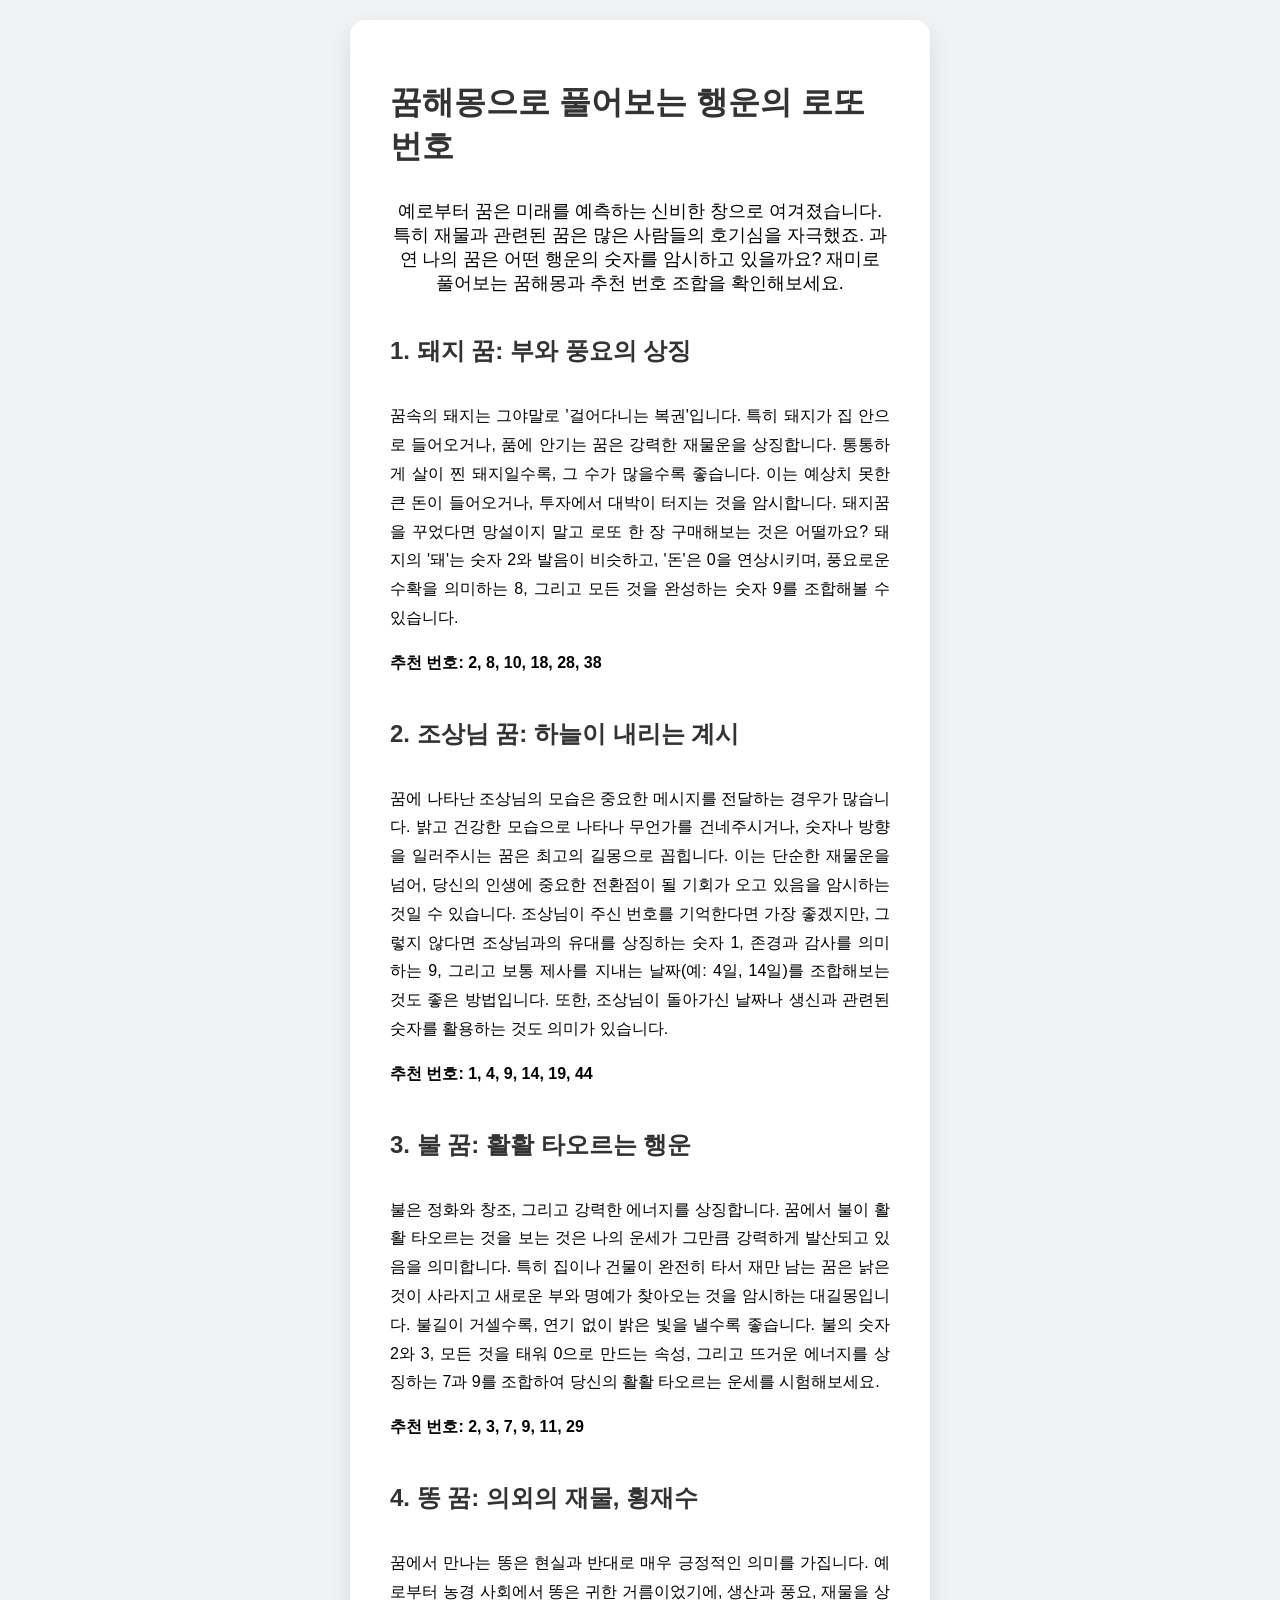
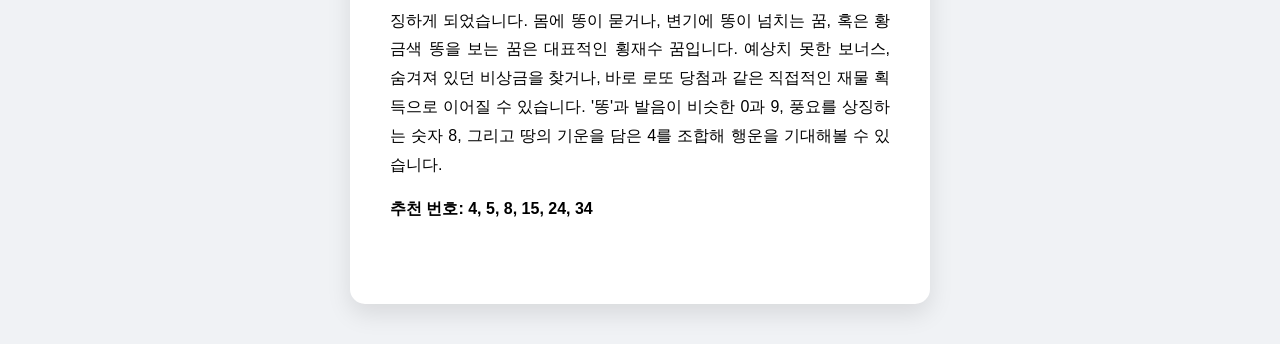
==== dream-content.html @ d9ab36cb "feat: 꿈해몽 콘텐츠 페이지 추가 (SEO 및 텍스트 확보)" ====
<!DOCTYPE html>
<html lang="ko">
<head>
    <meta charset="UTF-8">
    <meta name="viewport" content="width=device-width, initial-scale=1.0">
    <title>꿈해몽으로 풀어보는 행운의 로또 번호</title>
    <link rel="stylesheet" href="style.css">
</head>
<body>
    <div class="container info-section">
        <h1>꿈해몽으로 풀어보는 행운의 로또 번호</h1>
        <p class="intro-text">예로부터 꿈은 미래를 예측하는 신비한 창으로 여겨졌습니다. 특히 재물과 관련된 꿈은 많은 사람들의 호기심을 자극했죠. 과연 나의 꿈은 어떤 행운의 숫자를 암시하고 있을까요? 재미로 풀어보는 꿈해몽과 추천 번호 조합을 확인해보세요.</p>

        <div class="dream-entry">
            <h2>1. 돼지 꿈: 부와 풍요의 상징</h2>
            <p>꿈속의 돼지는 그야말로 '걸어다니는 복권'입니다. 특히 돼지가 집 안으로 들어오거나, 품에 안기는 꿈은 강력한 재물운을 상징합니다. 통통하게 살이 찐 돼지일수록, 그 수가 많을수록 좋습니다. 이는 예상치 못한 큰 돈이 들어오거나, 투자에서 대박이 터지는 것을 암시합니다. 돼지꿈을 꾸었다면 망설이지 말고 로또 한 장 구매해보는 것은 어떨까요? 돼지의 '돼'는 숫자 2와 발음이 비슷하고, '돈'은 0을 연상시키며, 풍요로운 수확을 의미하는 8, 그리고 모든 것을 완성하는 숫자 9를 조합해볼 수 있습니다.</p>
            <p><strong>추천 번호: 2, 8, 10, 18, 28, 38</strong></p>
        </div>

        <div class="dream-entry">
            <h2>2. 조상님 꿈: 하늘이 내리는 계시</h2>
            <p>꿈에 나타난 조상님의 모습은 중요한 메시지를 전달하는 경우가 많습니다. 밝고 건강한 모습으로 나타나 무언가를 건네주시거나, 숫자나 방향을 일러주시는 꿈은 최고의 길몽으로 꼽힙니다. 이는 단순한 재물운을 넘어, 당신의 인생에 중요한 전환점이 될 기회가 오고 있음을 암시하는 것일 수 있습니다. 조상님이 주신 번호를 기억한다면 가장 좋겠지만, 그렇지 않다면 조상님과의 유대를 상징하는 숫자 1, 존경과 감사를 의미하는 9, 그리고 보통 제사를 지내는 날짜(예: 4일, 14일)를 조합해보는 것도 좋은 방법입니다. 또한, 조상님이 돌아가신 날짜나 생신과 관련된 숫자를 활용하는 것도 의미가 있습니다.</p>
            <p><strong>추천 번호: 1, 4, 9, 14, 19, 44</strong></p>
        </div>

        <div class="dream-entry">
            <h2>3. 불 꿈: 활활 타오르는 행운</h2>
            <p>불은 정화와 창조, 그리고 강력한 에너지를 상징합니다. 꿈에서 불이 활활 타오르는 것을 보는 것은 나의 운세가 그만큼 강력하게 발산되고 있음을 의미합니다. 특히 집이나 건물이 완전히 타서 재만 남는 꿈은 낡은 것이 사라지고 새로운 부와 명예가 찾아오는 것을 암시하는 대길몽입니다. 불길이 거셀수록, 연기 없이 밝은 빛을 낼수록 좋습니다. 불의 숫자 2와 3, 모든 것을 태워 0으로 만드는 속성, 그리고 뜨거운 에너지를 상징하는 7과 9를 조합하여 당신의 활활 타오르는 운세를 시험해보세요.</p>
            <p><strong>추천 번호: 2, 3, 7, 9, 11, 29</strong></p>
        </div>

        <div class="dream-entry">
            <h2>4. 똥 꿈: 의외의 재물, 횡재수</h2>
            <p>꿈에서 만나는 똥은 현실과 반대로 매우 긍정적인 의미를 가집니다. 예로부터 농경 사회에서 똥은 귀한 거름이었기에, 생산과 풍요, 재물을 상징하게 되었습니다. 몸에 똥이 묻거나, 변기에 똥이 넘치는 꿈, 혹은 황금색 똥을 보는 꿈은 대표적인 횡재수 꿈입니다. 예상치 못한 보너스, 숨겨져 있던 비상금을 찾거나, 바로 로또 당첨과 같은 직접적인 재물 획득으로 이어질 수 있습니다. '똥'과 발음이 비슷한 0과 9, 풍요를 상징하는 숫자 8, 그리고 땅의 기운을 담은 4를 조합해 행운을 기대해볼 수 있습니다.</p>
            <p><strong>추천 번호: 4, 5, 8, 15, 24, 34</strong></p>
        </div>
        
        </div>
</body>
</html>
---- style.css ----
body {
    font-family: 'Helvetica Neue', sans-serif;
    display: flex;
    flex-direction: column; /* 세로 정렬 */
    justify-content: flex-start; /* 상단 정렬 */
    align-items: center;
    min-height: 100vh;
    margin: 0;
    padding: 20px 0; /* 상하 여백 추가 */
    background-color: #f0f2f5;
    transition: background-color 0.3s, color 0.3s;
}

.container {
    text-align: center;
    background: white;
    padding: 40px;
    border-radius: 15px;
    box-shadow: 0 10px 25px rgba(0, 0, 0, 0.1);
    transition: background-color 0.3s, box-shadow 0.3s;
    width: 90%; /* 너비 조정 */
    max-width: 500px; /* 최대 너비 설정 */
    margin-bottom: 20px; /* 컨테이너 간 여백 */
}

.info-section {
    text-align: left;
}

.info-section h2 {
    text-align: center;
    border-bottom: 2px solid #eee;
    padding-bottom: 15px;
    margin-bottom: 20px;
}

.info-section ul {
    list-style: none;
    padding: 0;
}

.info-section ul li {
    margin-bottom: 15px;
    line-height: 1.6;
}

.info-section table {
    width: 100%;
    border-collapse: collapse;
    margin-top: 20px;
}

.info-section th, .info-section td {
    border: 1px solid #ddd;
    padding: 12px;
    text-align: center;
}

.info-section th {
    background-color: #f7f7f7;
}

h1, h2 {
    margin-bottom: 30px;
    color: #333;
}

.numbers {
    display: flex;
    justify-content: center;
    gap: 15px;
    margin-bottom: 40px;
}

.number-circle {
    width: 60px;
    height: 60px;
    border-radius: 50%;
    display: flex;
    justify-content: center;
    align-items: center;
    font-size: 24px;
    font-weight: bold;
    color: white;
    background-color: #4CAF50; /* Default color */
    box-shadow: 0 4px 8px rgba(0, 0, 0, 0.2);
    transition: transform 0.2s;
}

.number-circle:hover {
    transform: scale(1.1);
}

#generate-btn, #run-simulator-btn, .partnership-form button {
    padding: 15px 30px;
    font-size: 18px;
    color: white;
    background-color: #007BFF;
    border: none;
    border-radius: 8px;
    cursor: pointer;
    transition: background-color 0.3s, box-shadow 0.3s;
    box-shadow: 0 4px 8px rgba(0, 0, 0, 0.1);
    width: 100%; /* 버튼 너비 확장 */
}

#generate-btn:hover, #run-simulator-btn:hover, .partnership-form button:hover {
    background-color: #0056b3;
    box-shadow: 0 6px 12px rgba(0, 0, 0, 0.2);
}

.theme-switcher {
    position: absolute;
    top: 20px;
    right: 20px;
}

.theme-switcher button {
    padding: 8px 12px;
    border: none;
    border-radius: 5px;
    cursor: pointer;
    transition: background-color 0.3s;
}

#light-mode-btn {
    background-color: #fff;
    color: #333;
}

#dark-mode-btn {
    background-color: #333;
    color: #fff;
}

/* Simulator Styles */
.simulator-controls {
    margin-bottom: 20px;
}

.simulator-result-box {
    border: 2px dashed #007BFF;
    padding: 20px;
    margin-top: 20px;
    border-radius: 10px;
    text-align: center;
    font-size: 1.2em;
    font-weight: bold;
    min-height: 50px;
    display: flex;
    justify-content: center;
    align-items: center;
    transition: all 0.5s ease;
    opacity: 0;
    transform: translateY(20px);
}

.simulator-result-box.visible {
    opacity: 1;
    transform: translateY(0);
}

/* CTA Link Style */
.cta-link {
    display: block;
    width: 100%;
    padding: 15px 30px;
    font-size: 18px;
    color: white;
    background-color: #28a745; /* Green color for distinction */
    border: none;
    border-radius: 8px;
    cursor: pointer;
    transition: background-color 0.3s, box-shadow 0.3s;
    box-shadow: 0 4px 8px rgba(0, 0, 0, 0.1);
    text-align: center;
    text-decoration: none;
    margin-top: 20px;
}

.cta-link:hover {
    background-color: #218838;
    box-shadow: 0 6px 12px rgba(0, 0, 0, 0.2);
}

/* Partnership Form Styles */
.partnership-form form {
    display: flex;
    flex-direction: column;
}

.partnership-form label {
    text-align: left;
    margin-bottom: 8px;
    font-weight: bold;
}

.partnership-form input, 
.partnership-form textarea {
    padding: 12px;
    margin-bottom: 20px;
    border-radius: 5px;
    border: 1px solid #ccc;
    font-size: 16px;
}

.footer {
    text-align: center;
    padding: 20px;
    font-size: 14px;
    color: #777;
    max-width: 500px;
    line-height: 1.5;
}

/* Dark Mode Styles */
body.dark-mode {
    background-color: #121212;
    color: #e0e0e0;
}

body.dark-mode .container {
    background-color: #1e1e1e;
    box-shadow: 0 10px 25px rgba(0, 0, 0, 0.5);
    border-color: #333;
}

body.dark-mode h1, 
body.dark-mode h2 {
    color: #e0e0e0;
}

body.dark-mode #generate-btn, 
body.dark-mode #run-simulator-btn,
body.dark-mode .partnership-form button {
    background-color: #0056b3;
}

body.dark-mode #generate-btn:hover, 
body.dark-mode #run-simulator-btn:hover,
body.dark-mode .partnership-form button:hover {
    background-color: #003d80;
}

body.dark-mode .partnership-form input, 
body.dark-mode .partnership-form textarea {
    background-color: #2c2c2c;
    color: #e0e0e0;
    border-color: #444;
}

body.dark-mode .info-section h2 {
    border-bottom-color: #333;
}

body.dark-mode .info-section th, 
body.dark-mode .info-section td {
    border-color: #444;
}

body.dark-mode .info-section th {
    background-color: #2c2c2c;
}

body.dark-mode .footer {
    color: #aaa;
}

body.dark-mode .simulator-result-box {
    border-color: #0056b3;
}

body.dark-mode .cta-link {
    background-color: #218838;
}

body.dark-mode .cta-link:hover {
    background-color: #1e7e34;
}

/* Dream Content Page Styles */
.dream-entry {
    margin-bottom: 40px;
}

.dream-entry h2 {
    border-bottom: none;
    text-align: left;
}

.dream-entry p {
    text-align: justify;
    line-height: 1.8;
}

.intro-text {
    text-align: center;
    font-size: 1.1em;
    margin-bottom: 40px;
}
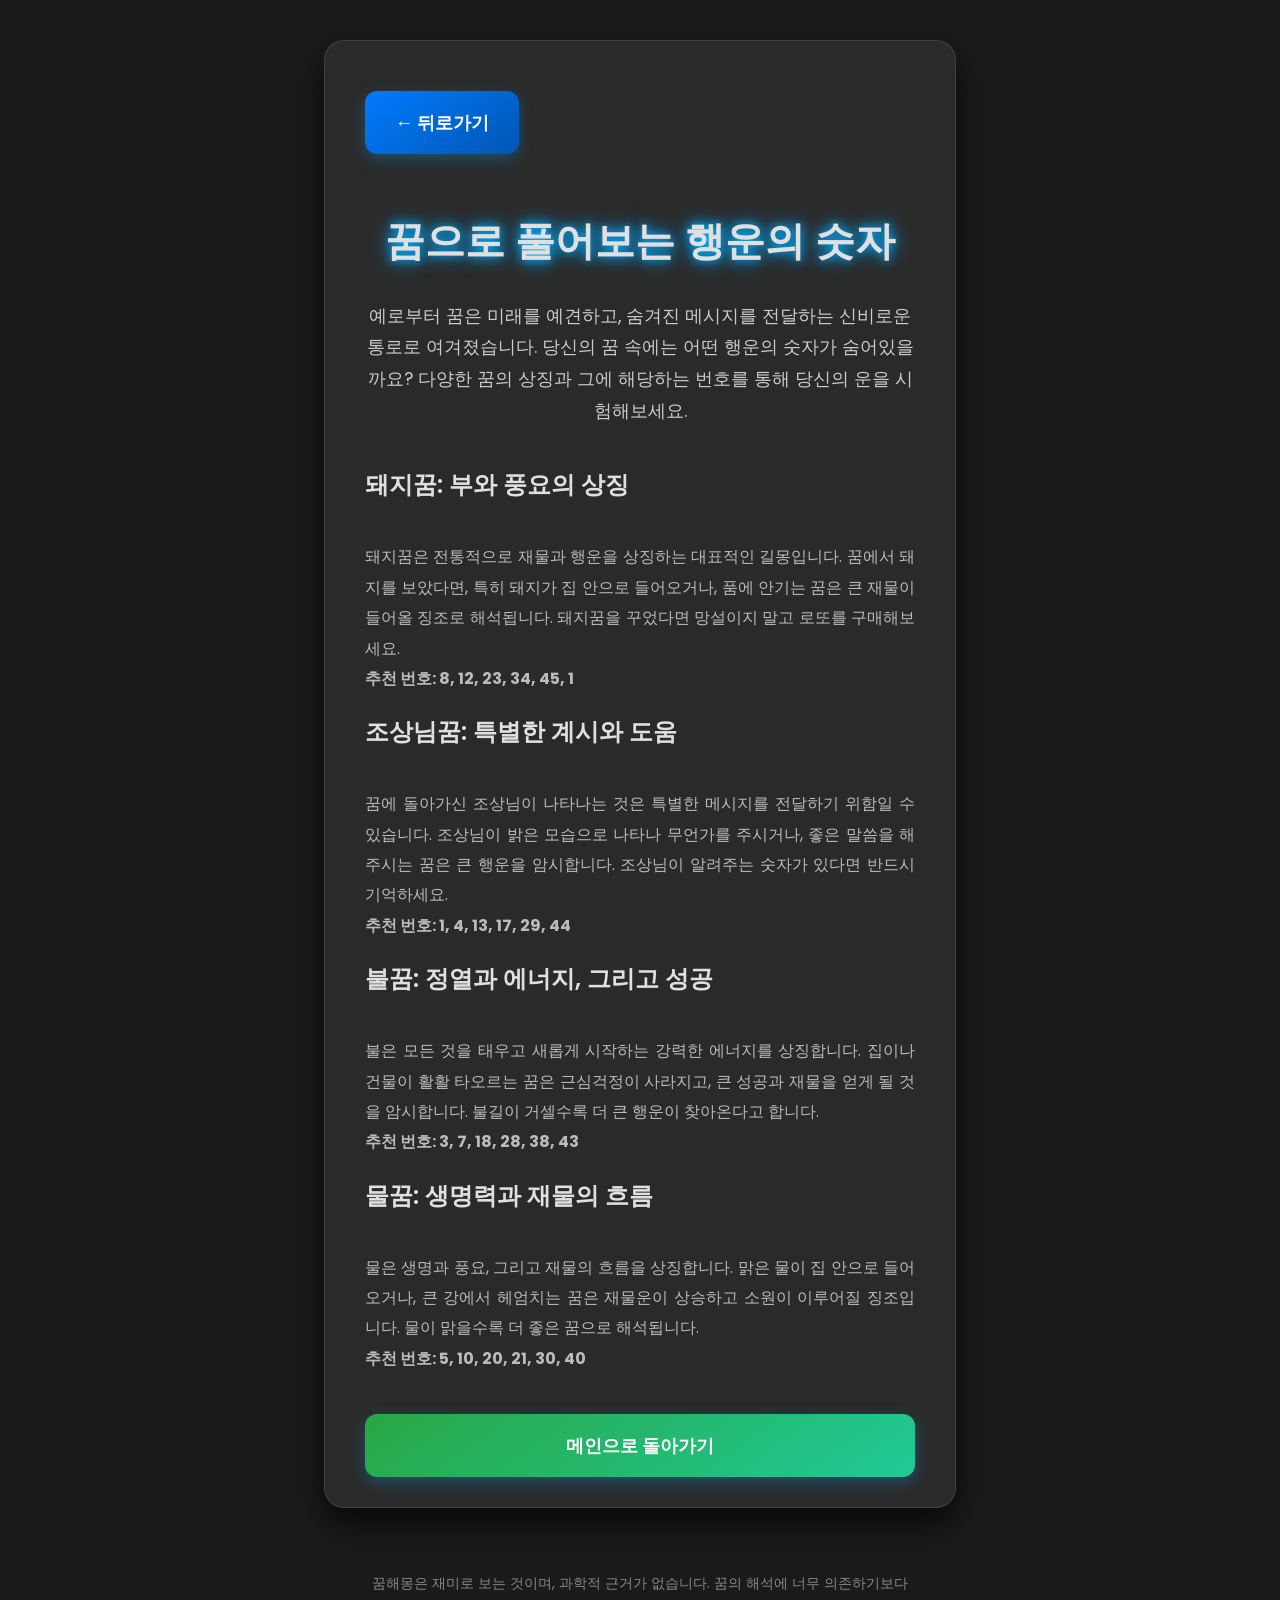
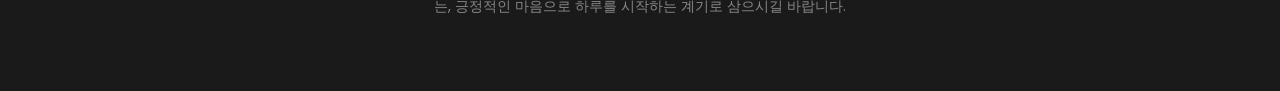
==== commit b7a1d208: "feat: 서브 페이지에 뒤로가기 버튼 추가 (사용성 개선)" ====
--- a/dream-content.html
+++ b/dream-content.html
@@ -3,38 +3,41 @@
 <head>
     <meta charset="UTF-8">
     <meta name="viewport" content="width=device-width, initial-scale=1.0">
-    <title>꿈해몽으로 풀어보는 행운의 로또 번호</title>
+    <title>꿈으로 풀어보는 행운의 숫자</title>
     <link rel="stylesheet" href="style.css">
 </head>
 <body>
     <div class="container info-section">
-        <h1>꿈해몽으로 풀어보는 행운의 로또 번호</h1>
-        <p class="intro-text">예로부터 꿈은 미래를 예측하는 신비한 창으로 여겨졌습니다. 특히 재물과 관련된 꿈은 많은 사람들의 호기심을 자극했죠. 과연 나의 꿈은 어떤 행운의 숫자를 암시하고 있을까요? 재미로 풀어보는 꿈해몽과 추천 번호 조합을 확인해보세요.</p>
+        <a href="index.html" class="cta-link-secondary" style="margin-bottom: 30px; text-decoration: none; display: inline-block;">← 뒤로가기</a>
+        <h1>꿈으로 풀어보는 행운의 숫자</h1>
+        <p class="intro-text">예로부터 꿈은 미래를 예견하고, 숨겨진 메시지를 전달하는 신비로운 통로로 여겨졌습니다. 당신의 꿈 속에는 어떤 행운의 숫자가 숨어있을까요? 다양한 꿈의 상징과 그에 해당하는 번호를 통해 당신의 운을 시험해보세요.</p>
 
         <div class="dream-entry">
-            <h2>1. 돼지 꿈: 부와 풍요의 상징</h2>
-            <p>꿈속의 돼지는 그야말로 '걸어다니는 복권'입니다. 특히 돼지가 집 안으로 들어오거나, 품에 안기는 꿈은 강력한 재물운을 상징합니다. 통통하게 살이 찐 돼지일수록, 그 수가 많을수록 좋습니다. 이는 예상치 못한 큰 돈이 들어오거나, 투자에서 대박이 터지는 것을 암시합니다. 돼지꿈을 꾸었다면 망설이지 말고 로또 한 장 구매해보는 것은 어떨까요? 돼지의 '돼'는 숫자 2와 발음이 비슷하고, '돈'은 0을 연상시키며, 풍요로운 수확을 의미하는 8, 그리고 모든 것을 완성하는 숫자 9를 조합해볼 수 있습니다.</p>
-            <p><strong>추천 번호: 2, 8, 10, 18, 28, 38</strong></p>
+            <h2>돼지꿈: 부와 풍요의 상징</h2>
+            <p>돼지꿈은 전통적으로 재물과 행운을 상징하는 대표적인 길몽입니다. 꿈에서 돼지를 보았다면, 특히 돼지가 집 안으로 들어오거나, 품에 안기는 꿈은 큰 재물이 들어올 징조로 해석됩니다. 돼지꿈을 꾸었다면 망설이지 말고 로또를 구매해보세요. <br><strong>추천 번호: 8, 12, 23, 34, 45, 1</strong></p>
         </div>
 
         <div class="dream-entry">
-            <h2>2. 조상님 꿈: 하늘이 내리는 계시</h2>
-            <p>꿈에 나타난 조상님의 모습은 중요한 메시지를 전달하는 경우가 많습니다. 밝고 건강한 모습으로 나타나 무언가를 건네주시거나, 숫자나 방향을 일러주시는 꿈은 최고의 길몽으로 꼽힙니다. 이는 단순한 재물운을 넘어, 당신의 인생에 중요한 전환점이 될 기회가 오고 있음을 암시하는 것일 수 있습니다. 조상님이 주신 번호를 기억한다면 가장 좋겠지만, 그렇지 않다면 조상님과의 유대를 상징하는 숫자 1, 존경과 감사를 의미하는 9, 그리고 보통 제사를 지내는 날짜(예: 4일, 14일)를 조합해보는 것도 좋은 방법입니다. 또한, 조상님이 돌아가신 날짜나 생신과 관련된 숫자를 활용하는 것도 의미가 있습니다.</p>
-            <p><strong>추천 번호: 1, 4, 9, 14, 19, 44</strong></p>
+            <h2>조상님꿈: 특별한 계시와 도움</h2>
+            <p>꿈에 돌아가신 조상님이 나타나는 것은 특별한 메시지를 전달하기 위함일 수 있습니다. 조상님이 밝은 모습으로 나타나 무언가를 주시거나, 좋은 말씀을 해주시는 꿈은 큰 행운을 암시합니다. 조상님이 알려주는 숫자가 있다면 반드시 기억하세요. <br><strong>추천 번호: 1, 4, 13, 17, 29, 44</strong></p>
         </div>
 
         <div class="dream-entry">
-            <h2>3. 불 꿈: 활활 타오르는 행운</h2>
-            <p>불은 정화와 창조, 그리고 강력한 에너지를 상징합니다. 꿈에서 불이 활활 타오르는 것을 보는 것은 나의 운세가 그만큼 강력하게 발산되고 있음을 의미합니다. 특히 집이나 건물이 완전히 타서 재만 남는 꿈은 낡은 것이 사라지고 새로운 부와 명예가 찾아오는 것을 암시하는 대길몽입니다. 불길이 거셀수록, 연기 없이 밝은 빛을 낼수록 좋습니다. 불의 숫자 2와 3, 모든 것을 태워 0으로 만드는 속성, 그리고 뜨거운 에너지를 상징하는 7과 9를 조합하여 당신의 활활 타오르는 운세를 시험해보세요.</p>
-            <p><strong>추천 번호: 2, 3, 7, 9, 11, 29</strong></p>
+            <h2>불꿈: 정열과 에너지, 그리고 성공</h2>
+            <p>불은 모든 것을 태우고 새롭게 시작하는 강력한 에너지를 상징합니다. 집이나 건물이 활활 타오르는 꿈은 근심걱정이 사라지고, 큰 성공과 재물을 얻게 될 것을 암시합니다. 불길이 거셀수록 더 큰 행운이 찾아온다고 합니다. <br><strong>추천 번호: 3, 7, 18, 28, 38, 43</strong></p>
         </div>
 
         <div class="dream-entry">
-            <h2>4. 똥 꿈: 의외의 재물, 횡재수</h2>
-            <p>꿈에서 만나는 똥은 현실과 반대로 매우 긍정적인 의미를 가집니다. 예로부터 농경 사회에서 똥은 귀한 거름이었기에, 생산과 풍요, 재물을 상징하게 되었습니다. 몸에 똥이 묻거나, 변기에 똥이 넘치는 꿈, 혹은 황금색 똥을 보는 꿈은 대표적인 횡재수 꿈입니다. 예상치 못한 보너스, 숨겨져 있던 비상금을 찾거나, 바로 로또 당첨과 같은 직접적인 재물 획득으로 이어질 수 있습니다. '똥'과 발음이 비슷한 0과 9, 풍요를 상징하는 숫자 8, 그리고 땅의 기운을 담은 4를 조합해 행운을 기대해볼 수 있습니다.</p>
-            <p><strong>추천 번호: 4, 5, 8, 15, 24, 34</strong></p>
+            <h2>물꿈: 생명력과 재물의 흐름</h2>
+            <p>물은 생명과 풍요, 그리고 재물의 흐름을 상징합니다. 맑은 물이 집 안으로 들어오거나, 큰 강에서 헤엄치는 꿈은 재물운이 상승하고 소원이 이루어질 징조입니다. 물이 맑을수록 더 좋은 꿈으로 해석됩니다. <br><strong>추천 번호: 5, 10, 20, 21, 30, 40</strong></p>
         </div>
-        
-        </div>
+
+        <a href="index.html" class="cta-link" style="margin-top: 40px;">메인으로 돌아가기</a>
+
+    </div>
+
+    <footer class="footer">
+        <p>꿈해몽은 재미로 보는 것이며, 과학적 근거가 없습니다. 꿈의 해석에 너무 의존하기보다는, 긍정적인 마음으로 하루를 시작하는 계기로 삼으시길 바랍니다.</p>
+    </footer>
 </body>
-</html>+</html>
--- a/style.css
+++ b/style.css
@@ -1,68 +1,56 @@
+@import url('https://fonts.googleapis.com/css2?family=Poppins:wght@300;400;600;700&display=swap');
+
+:root {
+    --bg-color: #1a1a1a;
+    --card-color: #2a2a2a;
+    --primary-color: #00aaff;
+    --secondary-color: #00ffaa;
+    --text-color: #e0e0e0;
+    --shadow-color: rgba(0, 0, 0, 0.7);
+    --border-color: rgba(255, 255, 255, 0.1);
+}
+
 body {
-    font-family: 'Helvetica Neue', sans-serif;
-    display: flex;
-    flex-direction: column; /* 세로 정렬 */
-    justify-content: flex-start; /* 상단 정렬 */
+    font-family: 'Poppins', sans-serif;
+    display: flex;
+    flex-direction: column;
+    justify-content: flex-start;
     align-items: center;
     min-height: 100vh;
     margin: 0;
-    padding: 20px 0; /* 상하 여백 추가 */
-    background-color: #f0f2f5;
+    padding: 40px 20px;
+    background: var(--bg-color);
+    color: var(--text-color);
     transition: background-color 0.3s, color 0.3s;
 }
 
-.container {
-    text-align: center;
-    background: white;
-    padding: 40px;
-    border-radius: 15px;
-    box-shadow: 0 10px 25px rgba(0, 0, 0, 0.1);
-    transition: background-color 0.3s, box-shadow 0.3s;
-    width: 90%; /* 너비 조정 */
-    max-width: 500px; /* 최대 너비 설정 */
-    margin-bottom: 20px; /* 컨테이너 간 여백 */
-}
-
-.info-section {
-    text-align: left;
-}
-
-.info-section h2 {
-    text-align: center;
-    border-bottom: 2px solid #eee;
-    padding-bottom: 15px;
-    margin-bottom: 20px;
-}
-
-.info-section ul {
-    list-style: none;
-    padding: 0;
-}
-
-.info-section ul li {
-    margin-bottom: 15px;
-    line-height: 1.6;
-}
-
-.info-section table {
-    width: 100%;
-    border-collapse: collapse;
-    margin-top: 20px;
-}
-
-.info-section th, .info-section td {
-    border: 1px solid #ddd;
-    padding: 12px;
-    text-align: center;
-}
-
-.info-section th {
-    background-color: #f7f7f7;
+.container, .hub-card {
+    background: var(--card-color);
+    padding: 30px 40px;
+    border-radius: 20px;
+    box-shadow: 0 15px 30px var(--shadow-color);
+    width: 90%;
+    max-width: 550px;
+    margin-bottom: 30px;
+    border: 1px solid var(--border-color);
+    transition: transform 0.3s ease, box-shadow 0.3s ease;
+}
+
+.container:hover, .hub-card:hover {
+    transform: translateY(-5px);
+    box-shadow: 0 20px 40px var(--shadow-color);
 }
 
 h1, h2 {
+    text-align: center;
     margin-bottom: 30px;
-    color: #333;
+    color: var(--text-color);
+    font-weight: 600;
+}
+
+h1 {
+    font-size: 2.5em;
+    text-shadow: 0 0 10px var(--primary-color), 0 0 20px var(--primary-color);
 }
 
 .numbers {
@@ -70,6 +58,7 @@
     justify-content: center;
     gap: 15px;
     margin-bottom: 40px;
+    flex-wrap: wrap;
 }
 
 .number-circle {
@@ -82,77 +71,120 @@
     font-size: 24px;
     font-weight: bold;
     color: white;
-    background-color: #4CAF50; /* Default color */
-    box-shadow: 0 4px 8px rgba(0, 0, 0, 0.2);
-    transition: transform 0.2s;
-}
-
-.number-circle:hover {
-    transform: scale(1.1);
-}
-
-#generate-btn, #run-simulator-btn, .partnership-form button {
-    padding: 15px 30px;
+    background: linear-gradient(145deg, #00aaff, #00ffaa);
+    box-shadow: 0 5px 15px rgba(0, 170, 255, 0.4);
+    transition: all 0.3s ease;
+    animation: float 2s ease-in-out infinite;
+}
+
+@keyframes float {
+    0%, 100% { transform: translateY(0); }
+    50% { transform: translateY(-10px); }
+}
+
+#generate-btn, .cta-link, .cta-link-secondary, .partnership-form button {
+    padding: 18px 30px;
     font-size: 18px;
+    font-weight: 600;
     color: white;
-    background-color: #007BFF;
+    background: linear-gradient(145deg, var(--primary-color), var(--secondary-color));
     border: none;
-    border-radius: 8px;
+    border-radius: 12px;
     cursor: pointer;
-    transition: background-color 0.3s, box-shadow 0.3s;
-    box-shadow: 0 4px 8px rgba(0, 0, 0, 0.1);
-    width: 100%; /* 버튼 너비 확장 */
-}
-
-#generate-btn:hover, #run-simulator-btn:hover, .partnership-form button:hover {
-    background-color: #0056b3;
-    box-shadow: 0 6px 12px rgba(0, 0, 0, 0.2);
-}
-
-.theme-switcher {
-    position: absolute;
-    top: 20px;
-    right: 20px;
-}
-
-.theme-switcher button {
-    padding: 8px 12px;
-    border: none;
-    border-radius: 5px;
-    cursor: pointer;
-    transition: background-color 0.3s;
-}
-
-#light-mode-btn {
-    background-color: #fff;
-    color: #333;
-}
-
-#dark-mode-btn {
-    background-color: #333;
-    color: #fff;
+    transition: all 0.3s ease;
+    box-shadow: 0 5px 15px rgba(0, 170, 255, 0.3);
+    text-decoration: none;
+    display: block;
+    text-align: center;
+    margin-top: 20px;
+}
+
+#generate-btn:hover, .cta-link:hover, .cta-link-secondary:hover, .partnership-form button:hover {
+    transform: translateY(-3px);
+    box-shadow: 0 8px 25px rgba(0, 255, 170, 0.4);
+    filter: brightness(1.2);
+}
+
+/* Content Hub Styles */
+.content-hub {
+    display: flex;
+    justify-content: center;
+    gap: 30px;
+    width: 90%;
+    max-width: 1130px; /* (550px * 2) + 30px gap */
+    margin-bottom: 30px;
+    flex-wrap: wrap; /* Wrap on smaller screens */
+}
+
+.hub-card {
+    flex: 1;
+    min-width: 300px; /* Minimum width for cards */
+    max-width: 550px;
+    display: flex;
+    flex-direction: column;
+    justify-content: space-between;
+}
+
+.hub-card h2 {
+    font-size: 1.6em;
+    text-shadow: none;
+}
+
+.hub-card p {
+    flex-grow: 1;
+    color: #ccc;
+    line-height: 1.8;
+}
+
+.cta-link {
+    background: linear-gradient(145deg, #28a745, #20c997);
+}
+
+.cta-link-secondary {
+    background: linear-gradient(145deg, #007bff, #0056b3);
+}
+
+/* Info Section Specifics */
+.info-section h2 {
+    border-bottom: 2px solid var(--border-color);
+    padding-bottom: 15px;
+    margin-bottom: 25px;
+    text-shadow: none;
+    font-size: 1.8em;
+}
+
+.info-section ul li {
+    margin-bottom: 15px;
+    line-height: 1.8;
+}
+
+.info-section table {
+    width: 100%;
+    border-collapse: collapse;
+    margin-top: 25px;
+}
+
+.info-section th, .info-section td {
+    border: 1px solid var(--border-color);
+    padding: 15px;
+    text-align: center;
+}
+
+.info-section th {
+    background-color: rgba(255, 255, 255, 0.05);
 }
 
 /* Simulator Styles */
-.simulator-controls {
-    margin-bottom: 20px;
-}
-
 .simulator-result-box {
-    border: 2px dashed #007BFF;
+    border: 2px dashed var(--primary-color);
     padding: 20px;
-    margin-top: 20px;
+    margin-top: 25px;
     border-radius: 10px;
-    text-align: center;
     font-size: 1.2em;
-    font-weight: bold;
     min-height: 50px;
-    display: flex;
-    justify-content: center;
-    align-items: center;
-    transition: all 0.5s ease;
     opacity: 0;
     transform: translateY(20px);
+    transition: all 0.5s ease;
 }
 
 .simulator-result-box.visible {
@@ -160,47 +192,15 @@
     transform: translateY(0);
 }
 
-/* CTA Link Style */
-.cta-link {
-    display: block;
-    width: 100%;
-    padding: 15px 30px;
-    font-size: 18px;
-    color: white;
-    background-color: #28a745; /* Green color for distinction */
-    border: none;
+/* Form Styles */
+.partnership-form input, .partnership-form textarea {
+    width: calc(100% - 30px); /* Adjust for padding */
+    padding: 15px;
+    margin-bottom: 20px;
     border-radius: 8px;
-    cursor: pointer;
-    transition: background-color 0.3s, box-shadow 0.3s;
-    box-shadow: 0 4px 8px rgba(0, 0, 0, 0.1);
-    text-align: center;
-    text-decoration: none;
-    margin-top: 20px;
-}
-
-.cta-link:hover {
-    background-color: #218838;
-    box-shadow: 0 6px 12px rgba(0, 0, 0, 0.2);
-}
-
-/* Partnership Form Styles */
-.partnership-form form {
-    display: flex;
-    flex-direction: column;
-}
-
-.partnership-form label {
-    text-align: left;
-    margin-bottom: 8px;
-    font-weight: bold;
-}
-
-.partnership-form input, 
-.partnership-form textarea {
-    padding: 12px;
-    margin-bottom: 20px;
-    border-radius: 5px;
-    border: 1px solid #ccc;
+    border: 1px solid var(--border-color);
+    background-color: var(--bg-color);
+    color: var(--text-color);
     font-size: 16px;
 }
 
@@ -208,93 +208,31 @@
     text-align: center;
     padding: 20px;
     font-size: 14px;
-    color: #777;
-    max-width: 500px;
-    line-height: 1.5;
-}
-
-/* Dark Mode Styles */
-body.dark-mode {
-    background-color: #121212;
-    color: #e0e0e0;
-}
-
-body.dark-mode .container {
-    background-color: #1e1e1e;
-    box-shadow: 0 10px 25px rgba(0, 0, 0, 0.5);
-    border-color: #333;
-}
-
-body.dark-mode h1, 
-body.dark-mode h2 {
-    color: #e0e0e0;
-}
-
-body.dark-mode #generate-btn, 
-body.dark-mode #run-simulator-btn,
-body.dark-mode .partnership-form button {
-    background-color: #0056b3;
-}
-
-body.dark-mode #generate-btn:hover, 
-body.dark-mode #run-simulator-btn:hover,
-body.dark-mode .partnership-form button:hover {
-    background-color: #003d80;
-}
-
-body.dark-mode .partnership-form input, 
-body.dark-mode .partnership-form textarea {
-    background-color: #2c2c2c;
-    color: #e0e0e0;
-    border-color: #444;
-}
-
-body.dark-mode .info-section h2 {
-    border-bottom-color: #333;
-}
-
-body.dark-mode .info-section th, 
-body.dark-mode .info-section td {
-    border-color: #444;
-}
-
-body.dark-mode .info-section th {
-    background-color: #2c2c2c;
-}
-
-body.dark-mode .footer {
-    color: #aaa;
-}
-
-body.dark-mode .simulator-result-box {
-    border-color: #0056b3;
-}
-
-body.dark-mode .cta-link {
-    background-color: #218838;
-}
-
-body.dark-mode .cta-link:hover {
-    background-color: #1e7e34;
+    color: #888;
+    max-width: 550px;
+    line-height: 1.6;
 }
 
 /* Dream Content Page Styles */
-.dream-entry {
+.intro-text {
+    text-align: center;
+    font-size: 1.1em;
     margin-bottom: 40px;
+    line-height: 1.8;
+    color: #ccc;
 }
 
 .dream-entry h2 {
+    text-align: left;
     border-bottom: none;
-    text-align: left;
+    font-size: 1.5em;
 }
 
 .dream-entry p {
     text-align: justify;
-    line-height: 1.8;
-}
-
-.intro-text {
-    text-align: center;
-    font-size: 1.1em;
-    margin-bottom: 40px;
-}
+    line-height: 1.9;
+    color: #bbb;
+}
+
+/* Remove theme switcher as we are going full dark mode */
+.theme-switcher { display: none; }
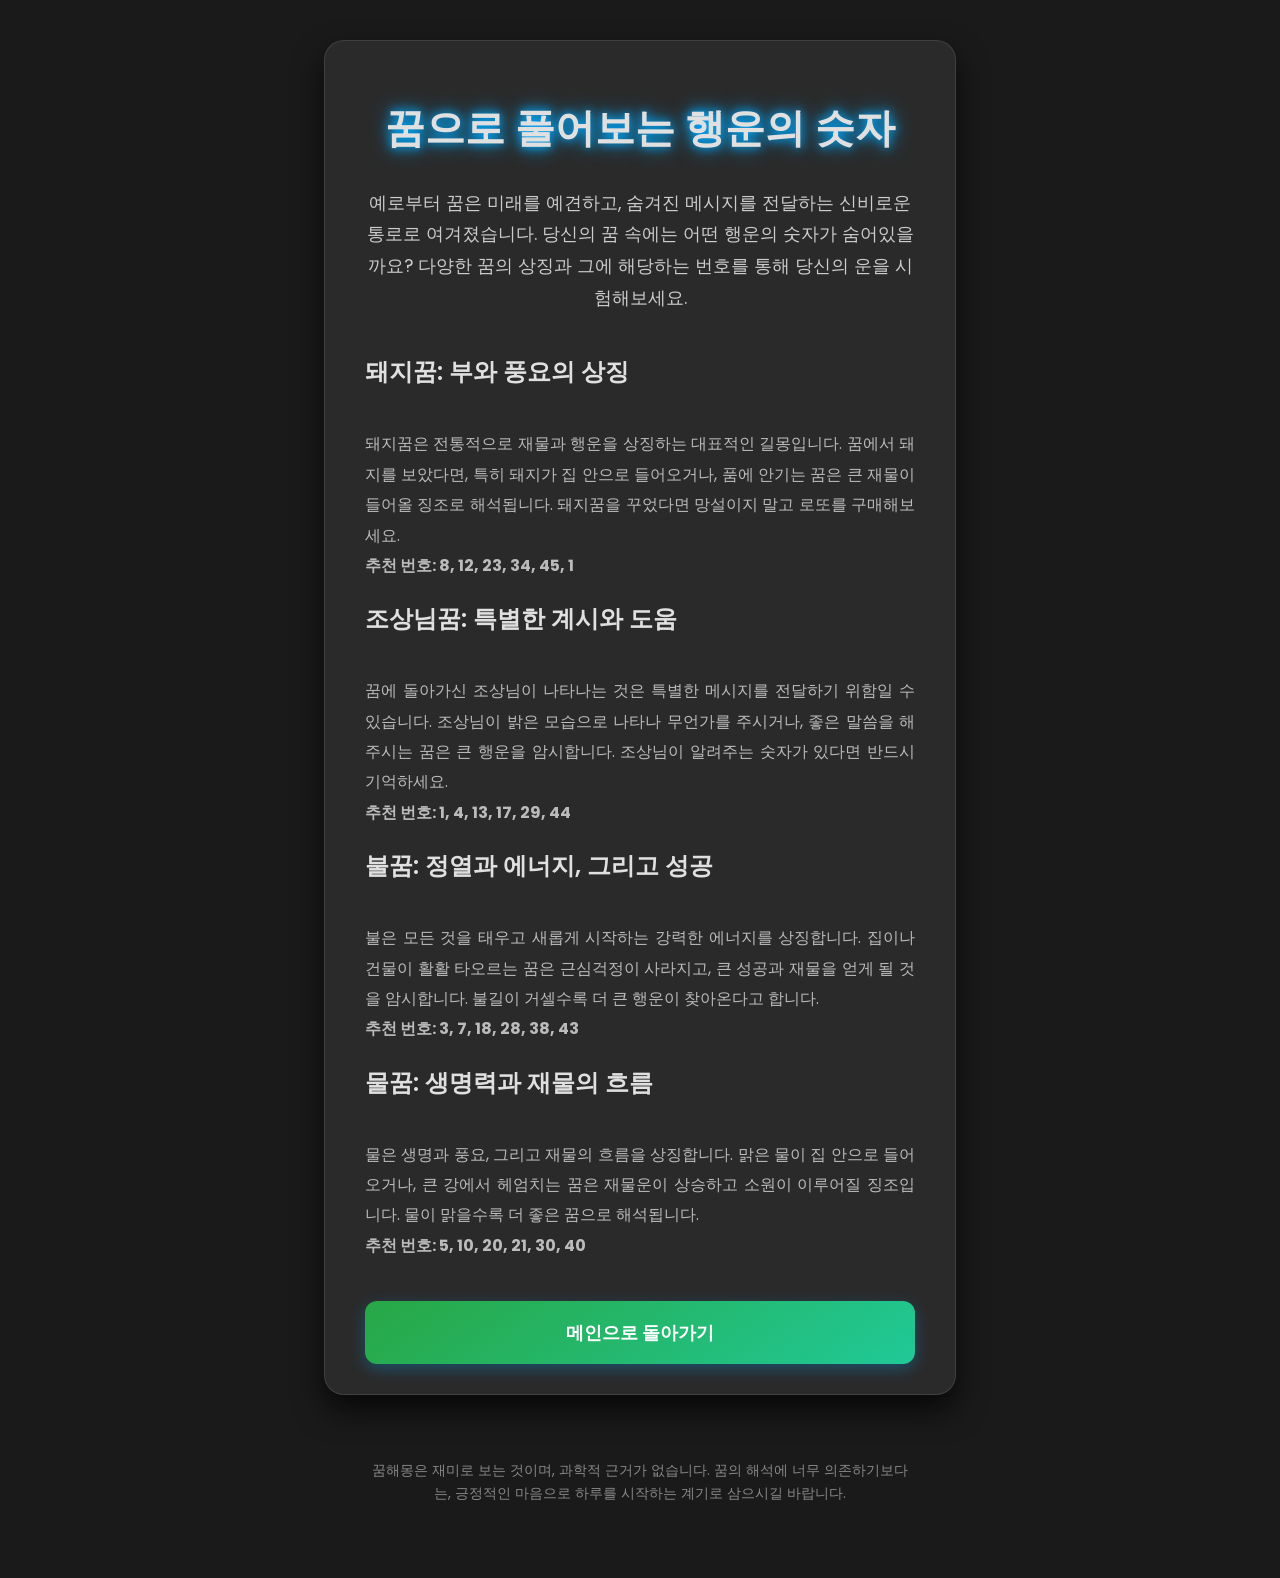
==== commit 402d99e8: "refactor: 중복되는 뒤로가기 버튼 제거" ====
--- a/dream-content.html
+++ b/dream-content.html
@@ -8,7 +8,6 @@
 </head>
 <body>
     <div class="container info-section">
-        <a href="index.html" class="cta-link-secondary" style="margin-bottom: 30px; text-decoration: none; display: inline-block;">← 뒤로가기</a>
         <h1>꿈으로 풀어보는 행운의 숫자</h1>
         <p class="intro-text">예로부터 꿈은 미래를 예견하고, 숨겨진 메시지를 전달하는 신비로운 통로로 여겨졌습니다. 당신의 꿈 속에는 어떤 행운의 숫자가 숨어있을까요? 다양한 꿈의 상징과 그에 해당하는 번호를 통해 당신의 운을 시험해보세요.</p>
 
